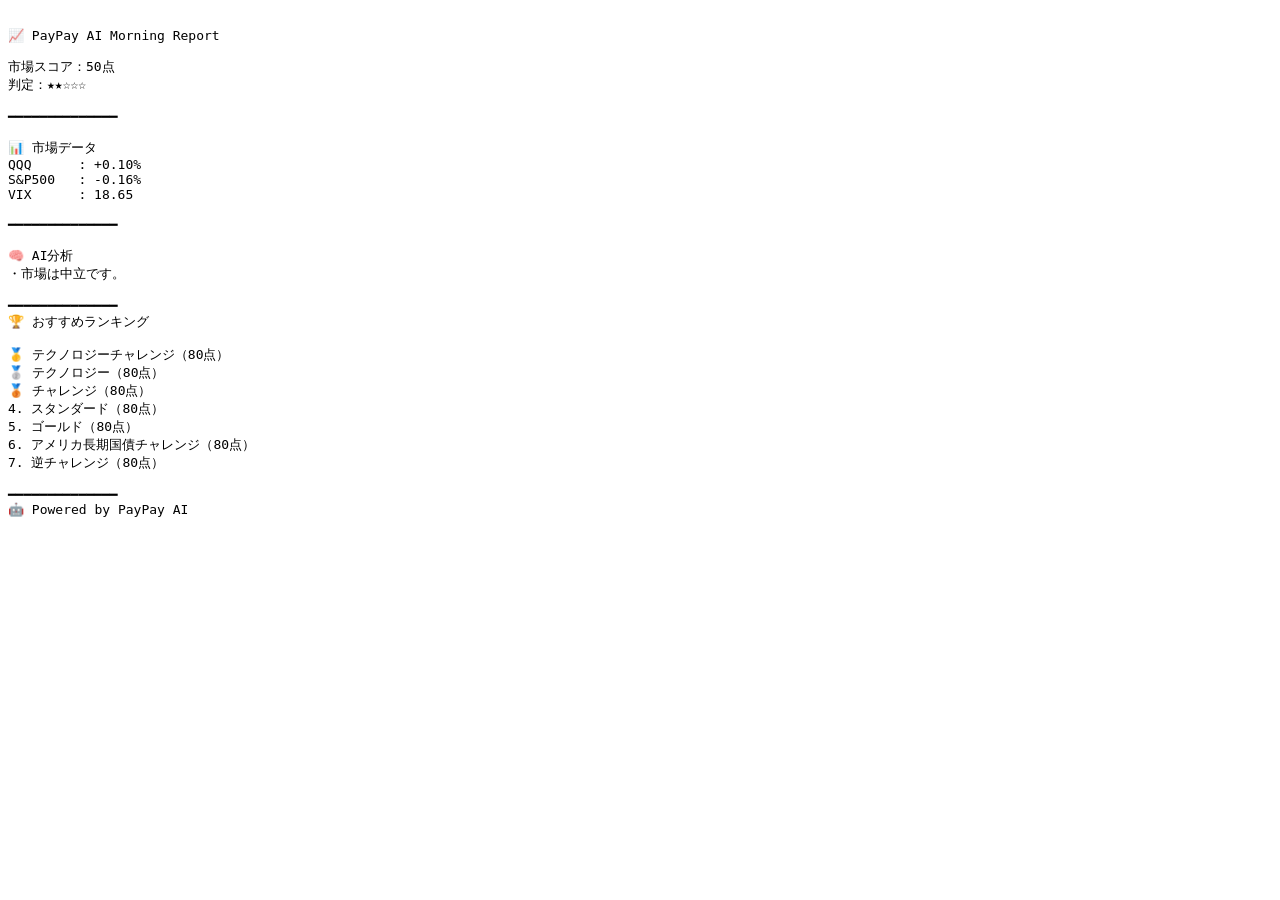
==== public/index.html @ d233b19b "v0.8 LINE,HTML add" ====
<!DOCTYPE html>

<html lang="ja">

<head>

<meta charset="UTF-8">

<title>PayPay AI</title>

</head>

<body>

<pre>

📈 PayPay AI Morning Report

市場スコア：50点
判定：★★☆☆☆

━━━━━━━━━━━━━━

📊 市場データ
QQQ      : +0.10%
S&P500   : -0.16%
VIX      : 18.65

━━━━━━━━━━━━━━

🧠 AI分析
・市場は中立です。

━━━━━━━━━━━━━━
🏆 おすすめランキング

🥇 テクノロジーチャレンジ（80点）
🥈 テクノロジー（80点）
🥉 チャレンジ（80点）
4. スタンダード（80点）
5. ゴールド（80点）
6. アメリカ長期国債チャレンジ（80点）
7. 逆チャレンジ（80点）

━━━━━━━━━━━━━━
🤖 Powered by PayPay AI

</pre>

</body>

</html>
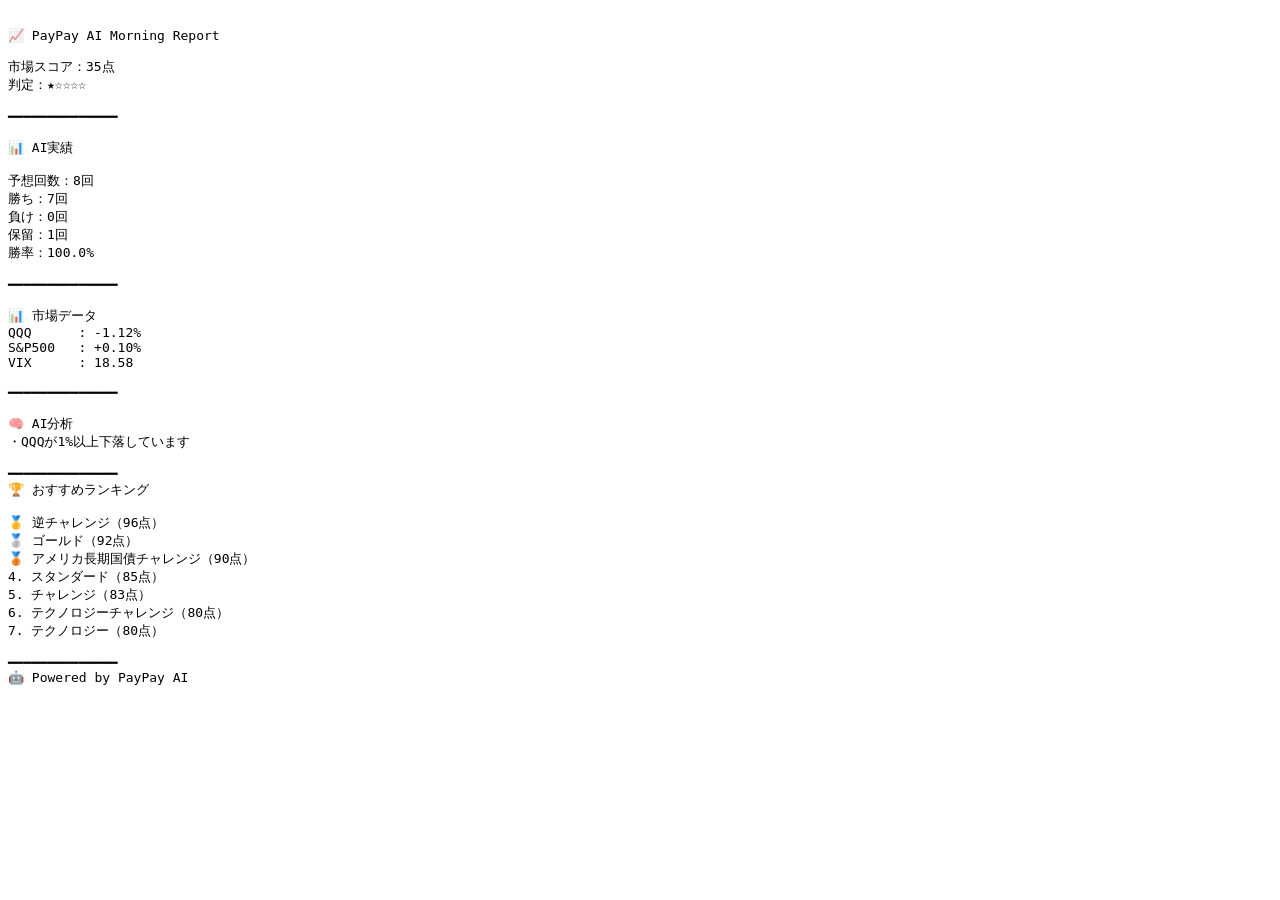
==== commit 5d7909d6: "Add public website" ====
--- a/public/index.html
+++ b/public/index.html
@@ -17,31 +17,41 @@
 
 📈 PayPay AI Morning Report
 
-市場スコア：50点
-判定：★★☆☆☆
+市場スコア：35点
+判定：★☆☆☆☆
+
+━━━━━━━━━━━━━━
+
+📊 AI実績
+
+予想回数：8回
+勝ち：7回
+負け：0回
+保留：1回
+勝率：100.0%
 
 ━━━━━━━━━━━━━━
 
 📊 市場データ
-QQQ      : +0.10%
-S&P500   : -0.16%
-VIX      : 18.65
+QQQ      : -1.12%
+S&P500   : +0.10%
+VIX      : 18.58
 
 ━━━━━━━━━━━━━━
 
 🧠 AI分析
-・市場は中立です。
+・QQQが1%以上下落しています
 
 ━━━━━━━━━━━━━━
 🏆 おすすめランキング
 
-🥇 テクノロジーチャレンジ（80点）
-🥈 テクノロジー（80点）
-🥉 チャレンジ（80点）
-4. スタンダード（80点）
-5. ゴールド（80点）
-6. アメリカ長期国債チャレンジ（80点）
-7. 逆チャレンジ（80点）
+🥇 逆チャレンジ（96点）
+🥈 ゴールド（92点）
+🥉 アメリカ長期国債チャレンジ（90点）
+4. スタンダード（85点）
+5. チャレンジ（83点）
+6. テクノロジーチャレンジ（80点）
+7. テクノロジー（80点）
 
 ━━━━━━━━━━━━━━
 🤖 Powered by PayPay AI
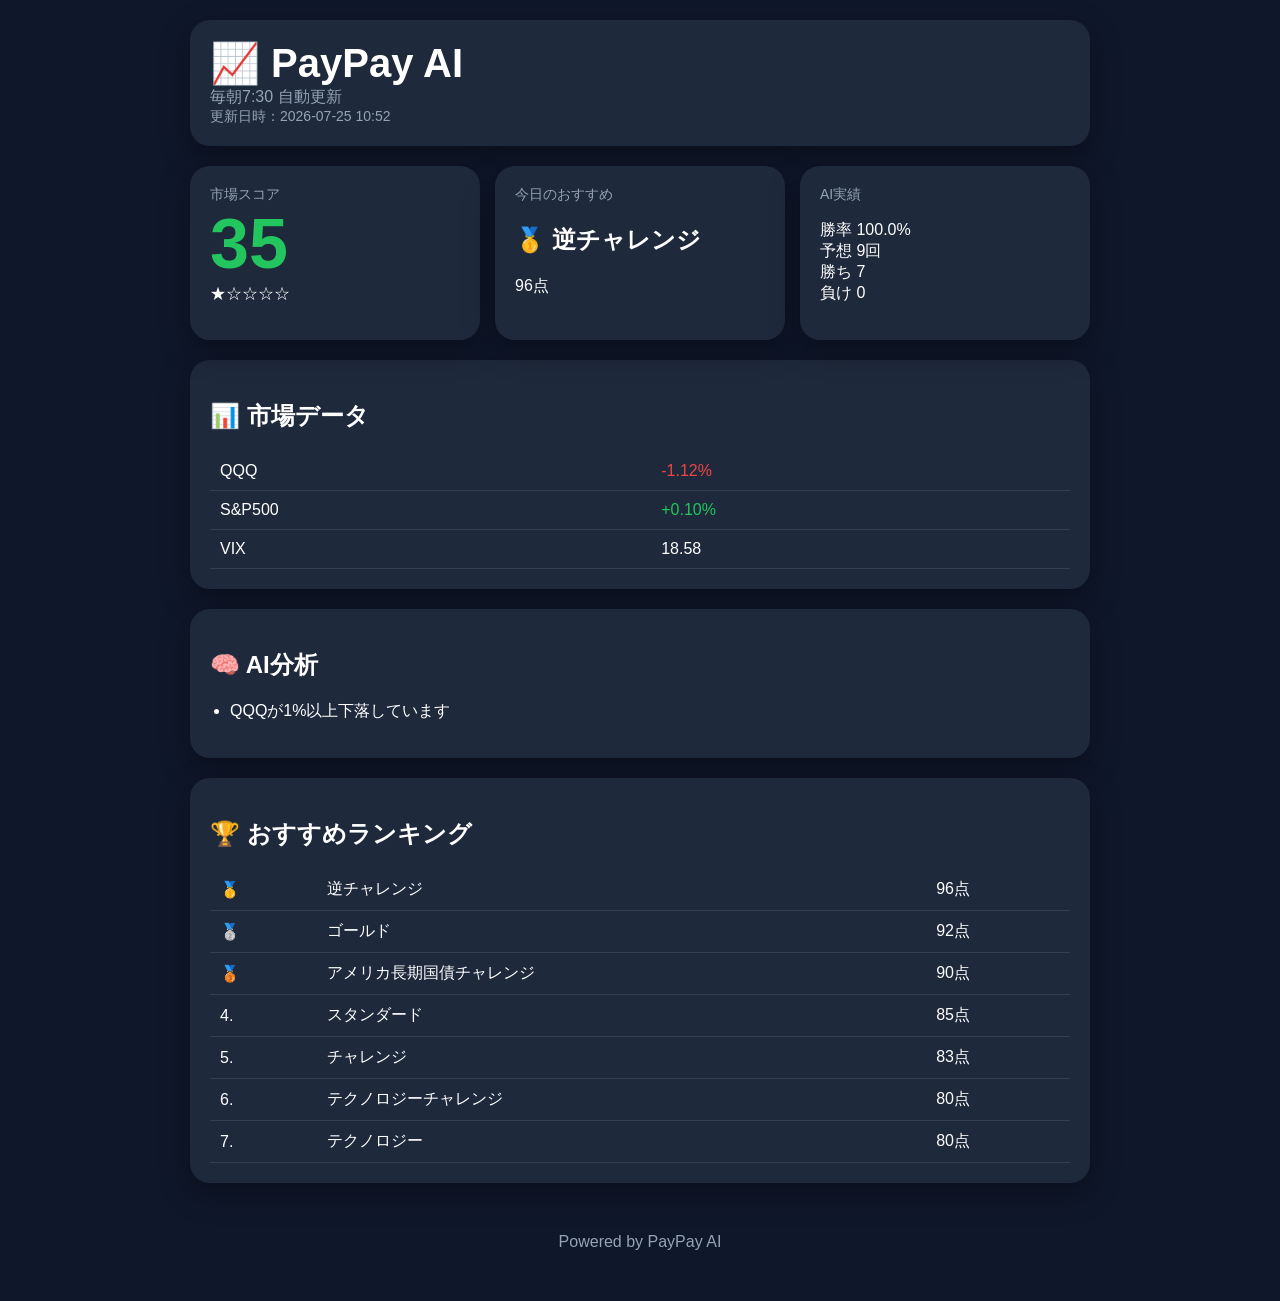
==== commit 0b8f568a: "v1.1 html_re" ====
--- a/public/index.html
+++ b/public/index.html
@@ -5,58 +5,266 @@
 
 <head>
 
-<meta charset="UTF-8">
+<meta charset="utf-8">
+
+<meta name="viewport" content="width=device-width, initial-scale=1">
 
 <title>PayPay AI</title>
 
+<style>
+
+body{
+background:#0f172a;
+color:white;
+font-family:-apple-system,BlinkMacSystemFont,sans-serif;
+margin:0;
+}
+
+.container{
+max-width:900px;
+margin:auto;
+padding:20px;
+}
+
+.card{
+background:#1e293b;
+border-radius:20px;
+padding:20px;
+margin-bottom:20px;
+box-shadow:0 10px 30px rgba(0,0,0,.35);
+}
+
+h1{
+margin:0;
+font-size:40px;
+}
+
+.subtitle{
+color:#94a3b8;
+}
+
+.score{
+font-size:70px;
+font-weight:bold;
+color:#22c55e;
+}
+
+.grid{
+display:grid;
+grid-template-columns:repeat(auto-fit,minmax(220px,1fr));
+gap:15px;
+}
+
+.small{
+font-size:14px;
+color:#94a3b8;
+}
+
+.market{
+font-size:30px;
+font-weight:bold;
+}
+
+table{
+width:100%;
+border-collapse:collapse;
+}
+
+td{
+padding:10px;
+border-bottom:1px solid #334155;
+}
+
+ul{
+padding-left:20px;
+}
+
+footer{
+text-align:center;
+padding:30px;
+color:#94a3b8;
+}
+
+</style>
+
 </head>
 
 <body>
 
-<pre>
-
-📈 PayPay AI Morning Report
-
-市場スコア：35点
-判定：★☆☆☆☆
-
-━━━━━━━━━━━━━━
-
-📊 AI実績
-
-予想回数：8回
-勝ち：7回
-負け：0回
-保留：1回
-勝率：100.0%
-
-━━━━━━━━━━━━━━
-
-📊 市場データ
-QQQ      : -1.12%
-S&P500   : +0.10%
-VIX      : 18.58
-
-━━━━━━━━━━━━━━
-
-🧠 AI分析
-・QQQが1%以上下落しています
-
-━━━━━━━━━━━━━━
-🏆 おすすめランキング
-
-🥇 逆チャレンジ（96点）
-🥈 ゴールド（92点）
-🥉 アメリカ長期国債チャレンジ（90点）
-4. スタンダード（85点）
-5. チャレンジ（83点）
-6. テクノロジーチャレンジ（80点）
-7. テクノロジー（80点）
-
-━━━━━━━━━━━━━━
-🤖 Powered by PayPay AI
-
-</pre>
+<div class="container">
+
+<div class="card">
+
+<h1>📈 PayPay AI</h1>
+
+<div class="subtitle">
+
+毎朝7:30 自動更新
+
+</div>
+
+<div class="small">
+
+更新日時：2026-07-25 10:52
+
+</div>
+
+</div>
+
+<div class="grid">
+
+<div class="card">
+
+<div class="small">市場スコア</div>
+
+<div class="score">35</div>
+
+<div>★☆☆☆☆</div>
+
+</div>
+
+<div class="card">
+
+<div class="small">今日のおすすめ</div>
+
+<h2>🥇 逆チャレンジ</h2>
+
+<p>96点</p>
+
+</div>
+
+<div class="card">
+
+<div class="small">AI実績</div>
+
+<p>
+
+勝率 100.0%<br>
+予想 9回<br>
+勝ち 7<br>
+負け 0
+
+</p>
+
+</div>
+
+</div>
+
+<div class="card">
+
+<h2>📊 市場データ</h2>
+
+<table>
+
+<tr>
+
+<td>QQQ</td>
+
+<td style="color:#ef4444">
+
+-1.12%
+
+</td>
+
+</tr>
+
+<tr>
+
+<td>S&P500</td>
+
+<td style="color:#22c55e">
+
++0.10%
+
+</td>
+
+</tr>
+
+<tr>
+
+<td>VIX</td>
+
+<td>18.58</td>
+
+</tr>
+
+</table>
+
+</div>
+
+<div class="card">
+
+<h2>🧠 AI分析</h2>
+
+<ul>
+
+<li>QQQが1%以上下落しています</li>
+
+</ul>
+
+</div>
+
+<div class="card">
+
+<h2>🏆 おすすめランキング</h2>
+
+<table>
+
+
+        <tr>
+            <td>🥇</td>
+            <td>逆チャレンジ</td>
+            <td>96点</td>
+        </tr>
+        
+        <tr>
+            <td>🥈</td>
+            <td>ゴールド</td>
+            <td>92点</td>
+        </tr>
+        
+        <tr>
+            <td>🥉</td>
+            <td>アメリカ長期国債チャレンジ</td>
+            <td>90点</td>
+        </tr>
+        
+        <tr>
+            <td>4.</td>
+            <td>スタンダード</td>
+            <td>85点</td>
+        </tr>
+        
+        <tr>
+            <td>5.</td>
+            <td>チャレンジ</td>
+            <td>83点</td>
+        </tr>
+        
+        <tr>
+            <td>6.</td>
+            <td>テクノロジーチャレンジ</td>
+            <td>80点</td>
+        </tr>
+        
+        <tr>
+            <td>7.</td>
+            <td>テクノロジー</td>
+            <td>80点</td>
+        </tr>
+        
+
+</table>
+
+</div>
+
+<footer>
+
+Powered by PayPay AI
+
+</footer>
+
+</div>
 
 </body>
 
